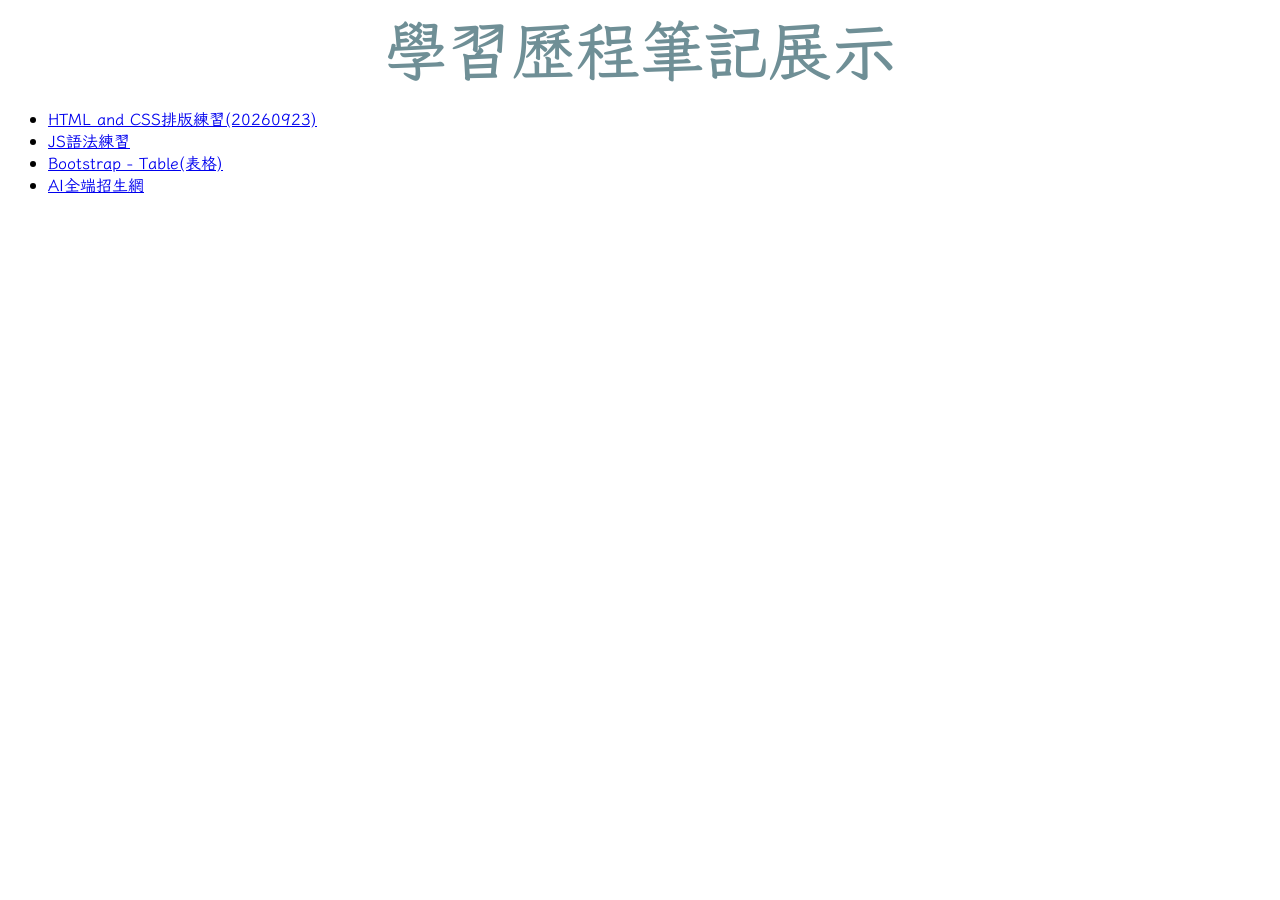
==== index.html @ 9d793b2b "Update learning portfolio website" ====
<!DOCTYPE html>
<html lang="zh-TW">
<head>
    <meta charset="UTF-8">
    <meta name="viewport" content="width=device-width, initial-scale=1.0">
    <title>學習歷程首頁</title>
    <link rel="stylesheet" href="css/myall.css">
</head>
<body>
    <div class="mytitle-01">學習歷程筆記展示</div>
    <ul>
        <li><a href="20260923-ex01-AI.html" target="_blank">HTML and CSS排版練習(20260923)</a></li>
        <li><a href="20260929-javascript.travelfood-ai01.html" target="_blank">JS語法練習</a></li>
        <li><a href="20261001-bs-table.html" target="_blank">Bootstrap - Table(表格)</a></li>
        <li><a href="20261027-AI全端招生網.html">AI全端招生網</a></li>
    </ul>
    <script src="js/jquery-4.0.0.js"></script>
</body>
</html>
---- css/myall.css ----
@import url('https://fonts.googleapis.com/css2?family=LXGW+WenKai+TC&display=swap');

:root{

    --page-background-color: #d8d4c8;
    --logo-background-color: #89a6aa;
    --nav-background-color: #c9b784;

    --button-background-color: #5a554d;
    --button-text-color: #f4f0e6;

    --content-background-color: #eee9dc;

    --title-color: #6f8f96;
    --paragraph-color: #494742;

    --footer-text-color: #5f5a50;

    --shadow-color: #8f8779;
    --hover-shadow-color: #558ea2;
}

body{
    font-family: "LXGW WenKai TC", cursive;
}
/* 字體租細 */
.fw-100{
    font-weight: 100;
}
.fw-200{
    font-weight: 200;
}
.fw-300{
    font-weight: 300;
}
.fw-400{
    font-weight: 400;
}
.fw-500{
    font-weight: 500;
}
.fw-600{
    font-weight: 600;
}
.fw-700{
    font-weight: 700;
}
.fw-800{
    font-weight: 800;
}
.fw-900{
    font-weight: 900;
}

/* 標題 */
.mytitle-01{
    font-size: 64px;
    font-weight: 900;
    text-align: center;
    color:  #6f8f96;

}

.mytitle-02{
    font-size: 52px;
    font-weight: 700;
    text-align: center;
    color:#558ea2;

}

.mytitle-03{
    font-size: 52px;
    font-weight: 700;
    text-align: center;
    color:#c9b784;
}

    .mytitle-04{
    font-size: 20px;
    font-weight: 700;
    text-align: center;
    color:#848ac9;
}
/* 背景圖 */
.bg-img{
    background-position: center center;
    background-size: cover;
}

/* 共用方塊高度 */
.box {
    height: 180px;
}

/* ====================
   Roller Top 從上往下
==================== */
.roller-t {
    position: relative;
    overflow: hidden;
}

.roller-t .rollerbox-t {
    position: absolute;
    width: 100%;
    height: 100%;
    background-color: rgba(0, 0, 0, 0.3);
    transform: translateY(-100%);
    transition: transform 2s;
    display: flex;
    justify-content: center;
    align-items: center;
}

.roller-t:hover .rollerbox-t {
    transform: translateY(0);
}

/* ====================
   Roller Bottom 從下往上
==================== */
.roller-b {
    position: relative;
    overflow: hidden;
}

.roller-b .rollerbox-b {
    position: absolute;
    width: 100%;
    height: 100%;
    background-color: rgba(0, 0, 0, 0.3);
    transform: translateY(100%);
    transition: transform 2s;
    display: flex;
    justify-content: center;
    align-items: center;
}

.roller-b:hover .rollerbox-b {
    transform: translateY(0);
}

/* ====================
   Roller Left 從左往右
==================== */
.roller-l {
    position: relative;
    overflow: hidden;
}

.roller-l .rollerbox-l {
    position: absolute;
    width: 100%;
    height: 100%;
    background-color: rgba(0, 0, 0, 0.3);
    transform: translateX(-100%);
    transition: transform 2s;
    display: flex;
    justify-content: center;
    align-items: center;
}

.roller-l:hover .rollerbox-l {
    transform: translateX(0);
}

/* ====================
   Roller Right 從右往左
==================== */
.roller-r {
    position: relative;
    overflow: hidden;
}

.roller-r .rollerbox-r {
    position: absolute;
    width: 100%;
    height: 100%;
    background-color: rgba(0, 0, 0, 0.3);
    transform: translateX(100%);
    transition: transform 2s;
    display: flex;
    justify-content: center;
    align-items: center;
}

.roller-r:hover .rollerbox-r {
    transform: translateX(0);
}
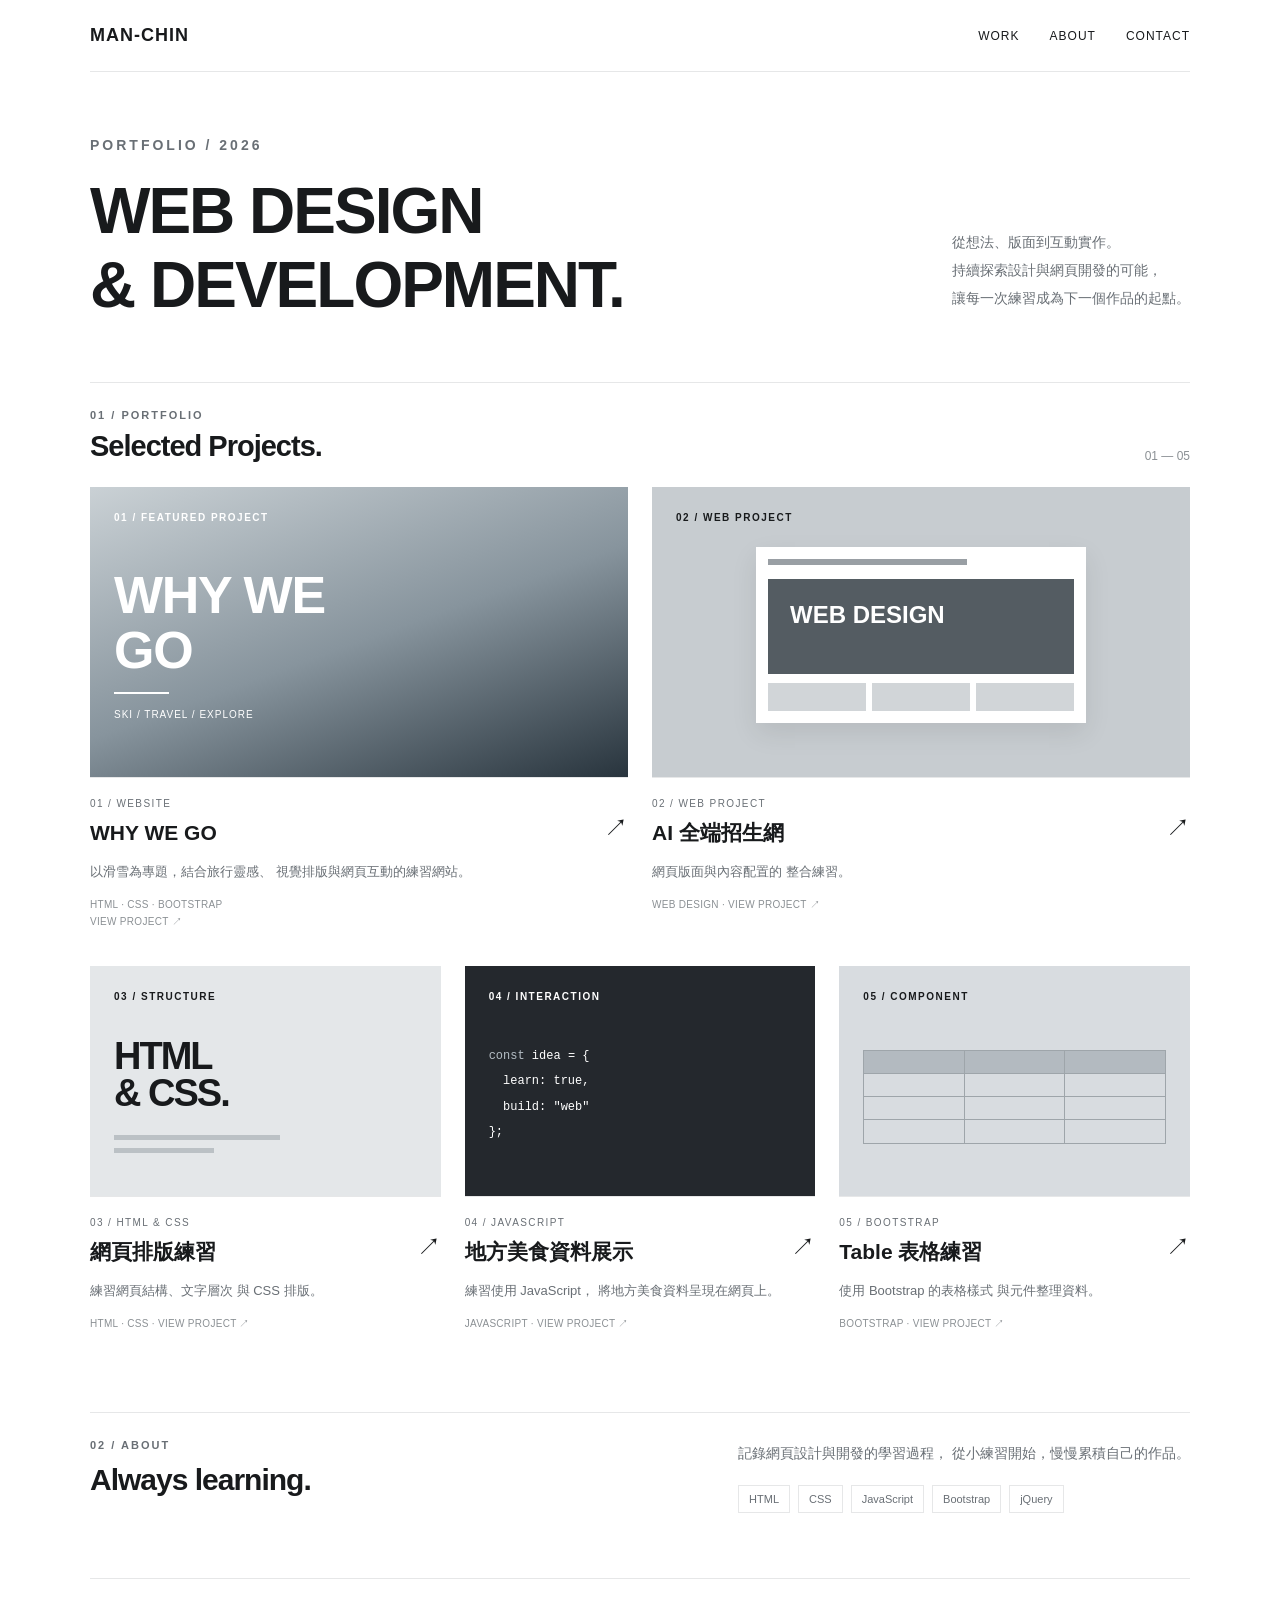
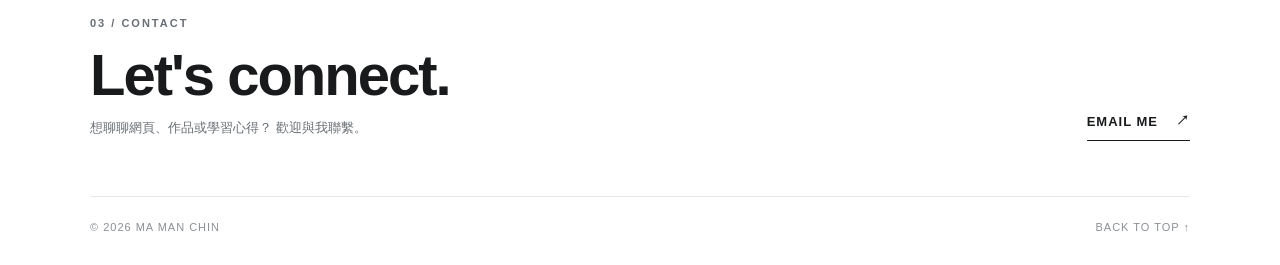
==== commit 0fcf18f4: "Update website" ====
--- a/index.html
+++ b/index.html
@@ -1,19 +1,892 @@
 <!DOCTYPE html>
 <html lang="zh-TW">
+
 <head>
     <meta charset="UTF-8">
     <meta name="viewport" content="width=device-width, initial-scale=1.0">
-    <title>學習歷程首頁</title>
-    <link rel="stylesheet" href="css/myall.css">
+    <title>MAN-CHIN | Portfolio</title>
+
+    <style>
+        :root {
+            --color-bg: #FFFFFF;
+            --color-text: #181A1C;
+            --color-secondary: #696F75;
+            --color-muted: #8B9094;
+            --color-border: #E6E7E8;
+            --color-card: #F0F1F2;
+            --color-card-dark: #24282D;
+            --color-white: #FFFFFF;
+            --content-width: 1100px;
+        }
+
+        * {
+            box-sizing: border-box;
+        }
+
+        html {
+            scroll-behavior: smooth;
+        }
+
+        body {
+            margin: 0;
+            background: var(--color-bg);
+            color: var(--color-text);
+            font-family: Arial, "Noto Sans TC",
+                "PingFang TC", "Microsoft JhengHei", sans-serif;
+        }
+
+        a {
+            color: inherit;
+            text-decoration: none;
+        }
+
+        .container {
+            width: calc(100% - 48px);
+            max-width: var(--content-width);
+            margin: 0 auto;
+        }
+
+        .eyebrow {
+            color: var(--color-secondary);
+            font-size: 11px;
+            font-weight: 700;
+            letter-spacing: 2px;
+        }
+
+        .hero .eyebrow {
+            font-size: 14px;
+            font-weight: 600;
+            letter-spacing: 3px;
+        }
+
+        .navbar {
+            display: flex;
+            justify-content: space-between;
+            align-items: center;
+            padding: 25px 0;
+            border-bottom: 1px solid var(--color-border);
+        }
+
+        .brand {
+            font-size: 18px;
+            font-weight: 800;
+            letter-spacing: 1px;
+        }
+
+        .nav-links {
+            display: flex;
+            gap: 30px;
+            font-size: 12px;
+            letter-spacing: 1px;
+        }
+
+        .nav-links a:hover {
+            color: var(--color-secondary);
+        }
+
+        .hero {
+            padding: 65px 0 60px;
+        }
+
+        .hero-content {
+            display: flex;
+            justify-content: space-between;
+            align-items: end;
+            gap: 32px;
+        }
+
+        .hero h1 {
+            margin: 22px 0 0;
+            font-size: clamp(42px, 5vw, 68px);
+            line-height: 1.15;
+            font-weight: 700;
+            letter-spacing: -2px;
+        }
+
+        .hero p {
+            max-width: 260px;
+            margin: 0 0 10px;
+            color: var(--color-secondary);
+            font-size: 14px;
+            line-height: 2;
+        }
+
+        .section-head {
+            display: flex;
+            justify-content: space-between;
+            align-items: end;
+            gap: 20px;
+            border-top: 1px solid var(--color-border);
+            padding-top: 26px;
+            margin-bottom: 24px;
+        }
+
+        .section-head h2 {
+            margin: 9px 0 0;
+            font-size: 29px;
+            letter-spacing: -1px;
+        }
+
+        .count {
+            color: var(--color-muted);
+            font-size: 12px;
+        }
+
+        .project-grid {
+            display: grid;
+            grid-template-columns: repeat(6, minmax(0, 1fr));
+            gap: 36px 24px;
+        }
+
+        .project-card {
+            display: block;
+            grid-column: span 2;
+            min-width: 0;
+            background: var(--color-bg);
+        }
+
+        .project-card:focus-visible {
+            outline: 3px solid var(--color-secondary);
+            outline-offset: -3px;
+        }
+
+        .project-art {
+            position: relative;
+            height: 230px;
+            padding: 25px 24px;
+            overflow: hidden;
+        }
+
+        .mini-label {
+            font-size: 10px;
+            letter-spacing: 1.5px;
+            font-weight: 700;
+        }
+
+        .art-ski {
+            background: linear-gradient(
+                160deg,
+                #CAD1D5 0%,
+                #87949D 52%,
+                #28343D 100%
+            );
+            color: var(--color-white);
+        }
+
+        .ski-preview {
+            margin-top: 58px;
+        }
+
+        .ski-preview-title {
+            display: block;
+            font-size: 26px;
+            font-weight: 800;
+            letter-spacing: -1.3px;
+            line-height: 1.05;
+        }
+
+        .ski-preview-line {
+            width: 55px;
+            height: 2px;
+            background: var(--color-white);
+            margin: 15px 0;
+        }
+
+        .ski-preview-subtitle {
+            font-size: 10px;
+            letter-spacing: 1px;
+        }
+
+        .art-html {
+            background: #E4E7E9;
+        }
+
+        .mini-title {
+            display: block;
+            margin-top: 36px;
+            font-size: 38px;
+            font-weight: 800;
+            line-height: .96;
+            letter-spacing: -2px;
+        }
+
+        .mini-line {
+            width: 55%;
+            height: 5px;
+            margin-top: 24px;
+            background: #BBC1C5;
+        }
+
+        .mini-line.short {
+            width: 33%;
+            margin-top: 8px;
+        }
+
+        .art-js {
+            background: var(--color-card-dark);
+            color: var(--color-white);
+        }
+
+        .code-preview {
+            margin-top: 42px;
+            font-family: Menlo, Monaco, monospace;
+            font-size: 12px;
+            line-height: 2.1;
+        }
+
+        .code-preview span {
+            color: #B4BDC4;
+        }
+
+        .art-table {
+            background: #D8DCE0;
+        }
+
+        .table-preview {
+            margin-top: 48px;
+            border: 1px solid #9EA5AA;
+        }
+
+        .table-row {
+            display: grid;
+            grid-template-columns: repeat(3, 1fr);
+        }
+
+        .table-row i {
+            height: 23px;
+            border-right: 1px solid #9EA5AA;
+            border-bottom: 1px solid #9EA5AA;
+        }
+
+        .table-row i:last-child {
+            border-right: 0;
+        }
+
+        .table-row:last-child i {
+            border-bottom: 0;
+        }
+
+        .table-row:first-child {
+            background: #B3BAC0;
+        }
+
+        .art-website {
+            background: #C7CCD0;
+        }
+
+        .site-preview {
+            margin-top: 38px;
+            padding: 12px;
+            background: var(--color-bg);
+            box-shadow: 0 10px 25px #00000016;
+        }
+
+        .site-nav {
+            height: 6px;
+            width: 65%;
+            background: #999FA4;
+            margin-bottom: 14px;
+        }
+
+        .site-hero {
+            height: 67px;
+            padding: 10px;
+            background: #545C62;
+            color: var(--color-white);
+            font-size: 14px;
+            font-weight: 700;
+        }
+
+        .site-blocks {
+            display: flex;
+            gap: 6px;
+            margin-top: 9px;
+        }
+
+        .site-blocks i {
+            display: block;
+            flex: 1;
+            height: 28px;
+            background: #D1D5D8;
+        }
+
+        .project-info {
+            padding: 20px 0 0;
+            border-top: 1px solid var(--color-border);
+        }
+
+        .project-no {
+            color: var(--color-secondary);
+            font-size: 10px;
+            letter-spacing: 1.4px;
+        }
+
+        .project-title-row {
+            display: flex;
+            justify-content: space-between;
+            align-items: center;
+            gap: 8px;
+        }
+
+        .project-title {
+            margin: 9px 0 0;
+            font-size: 21px;
+            line-height: 1.4;
+            font-weight: 700;
+        }
+
+        .plus {
+            font-size: 24px;
+            font-weight: 300;
+            transition: transform .3s;
+        }
+
+        .project-more {
+            margin-top: 12px;
+        }
+
+        .project-more p {
+            margin: 0 0 12px;
+            color: var(--color-secondary);
+            font-size: 13px;
+            line-height: 1.9;
+        }
+
+        .tech {
+            color: var(--color-muted);
+            font-size: 10px;
+            letter-spacing: .3px;
+            line-height: 1.7;
+        }
+
+        .project-card:hover .plus,
+        .project-card:focus-visible .plus {
+            transform: translate(3px, -3px);
+        }
+
+        .about {
+            display: flex;
+            justify-content: space-between;
+            gap: 35px;
+            margin: 80px 0 65px;
+            padding-top: 26px;
+            border-top: 1px solid var(--color-border);
+        }
+
+        .about h2 {
+            margin: 12px 0;
+            font-size: 30px;
+            letter-spacing: -1px;
+        }
+
+        .about-content {
+            max-width: 500px;
+        }
+
+        .about-content p {
+            margin: 0 0 18px;
+            color: var(--color-secondary);
+            font-size: 14px;
+            line-height: 2;
+        }
+
+        .skill-tags {
+            display: flex;
+            gap: 8px;
+            flex-wrap: wrap;
+        }
+
+        .skill-tags span {
+            border: 1px solid var(--color-border);
+            padding: 7px 10px;
+            font-size: 11px;
+            color: var(--color-secondary);
+        }
+
+        .contact {
+            display: flex;
+            justify-content: space-between;
+            align-items: end;
+            gap: 30px;
+            padding: 38px 0 55px;
+            border-top: 1px solid var(--color-border);
+        }
+
+        .contact h2 {
+            margin: 12px 0 8px;
+            font-size: clamp(35px, 5vw, 58px);
+            letter-spacing: -2px;
+        }
+
+        .contact p {
+            margin: 0;
+            color: var(--color-secondary);
+            font-size: 13px;
+            line-height: 1.9;
+        }
+
+        .contact-link {
+            flex-shrink: 0;
+            display: inline-flex;
+            align-items: center;
+            gap: 18px;
+            border-bottom: 1px solid var(--color-text);
+            padding-bottom: 10px;
+            font-size: 13px;
+            font-weight: 700;
+            letter-spacing: 1px;
+        }
+
+        .contact-link:hover {
+            color: var(--color-secondary);
+            border-color: var(--color-secondary);
+        }
+
+        footer {
+            display: flex;
+            justify-content: space-between;
+            gap: 20px;
+            flex-wrap: wrap;
+            padding: 24px 0 32px;
+            border-top: 1px solid var(--color-border);
+            color: var(--color-muted);
+            font-size: 11px;
+            letter-spacing: 1px;
+        }
+
+        .project-card.featured {
+            grid-column: span 3;
+        }
+
+        .featured .project-art {
+            height: 290px;
+        }
+
+        .featured .ski-preview {
+            margin-top: 45px;
+        }
+
+        .featured .ski-preview-title {
+            font-size: 52px;
+        }
+
+        .featured .site-preview {
+            max-width: 330px;
+            margin: 24px auto 0;
+        }
+
+        .featured .site-hero {
+            height: 95px;
+            padding: 22px;
+            font-size: 24px;
+        }
+
+        @media (max-width: 900px) {
+            .hero-content {
+                flex-direction: column;
+                align-items: start;
+            }
+
+            .hero p {
+                max-width: 100%;
+            }
+
+            .hero h1 {
+                letter-spacing: -3px;
+            }
+        }
+
+        @media (max-width: 760px) {
+            .project-grid {
+                grid-template-columns: repeat(2, minmax(0, 1fr));
+            }
+
+            .project-card,
+            .project-card.featured {
+                grid-column: auto;
+            }
+        }
+
+        @media (max-width: 560px) {
+            .container {
+                width: calc(100% - 36px);
+            }
+
+            .navbar {
+                padding: 20px 0;
+            }
+
+            .nav-links {
+                gap: 14px;
+                font-size: 11px;
+            }
+
+            .hero {
+                padding: 60px 0;
+            }
+
+            .hero h1 {
+                font-size: clamp(28px, 8vw, 42px);
+                letter-spacing: -1px;
+            }
+
+            .project-grid {
+                grid-template-columns: 1fr;
+                gap: 14px;
+            }
+
+            .project-art,
+            .featured .project-art {
+                height: 250px;
+            }
+
+            .about {
+                flex-direction: column;
+                gap: 12px;
+                margin: 62px 0;
+            }
+
+            .contact {
+                flex-direction: column;
+                align-items: start;
+                gap: 25px;
+            }
+        }
+
+        @media (prefers-reduced-motion: reduce) {
+            html {
+                scroll-behavior: auto;
+            }
+
+            *,
+            *::before,
+            *::after {
+                transition-duration: .01ms !important;
+            }
+        }
+    </style>
 </head>
+
 <body>
-    <div class="mytitle-01">學習歷程筆記展示</div>
-    <ul>
-        <li><a href="20260923-ex01-AI.html" target="_blank">HTML and CSS排版練習(20260923)</a></li>
-        <li><a href="20260929-javascript.travelfood-ai01.html" target="_blank">JS語法練習</a></li>
-        <li><a href="20261001-bs-table.html" target="_blank">Bootstrap - Table(表格)</a></li>
-        <li><a href="20261027-AI全端招生網.html">AI全端招生網</a></li>
-    </ul>
-    <script src="js/jquery-4.0.0.js"></script>
+    <div class="container" id="top">
+
+        <header class="navbar">
+            <a href="#top" class="brand">MAN-CHIN</a>
+
+            <nav class="nav-links" aria-label="主要導覽">
+                <a href="#work">WORK</a>
+                <a href="#about">ABOUT</a>
+                <a href="#contact">CONTACT</a>
+            </nav>
+        </header>
+
+        <main>
+
+            <section class="hero">
+                <div class="eyebrow">
+                    PORTFOLIO / 2026
+                </div>
+
+                <div class="hero-content">
+                    <h1>WEB DESIGN<br>&amp; DEVELOPMENT.</h1>
+
+                    <p>
+                        從想法、版面到互動實作。<br>
+                        持續探索設計與網頁開發的可能，<br>
+                        讓每一次練習成為下一個作品的起點。
+                    </p>
+                </div>
+            </section>
+
+            <section id="work">
+                <div class="section-head">
+                    <div>
+                        <div class="eyebrow">01 / PORTFOLIO</div>
+                        <h2>Selected Projects.</h2>
+                    </div>
+                    <span class="count">01 — 05</span>
+                </div>
+
+                <div class="project-grid">
+
+                    <a class="project-card featured"
+                       href="20261107-ai.html"
+                       target="_blank"
+                       rel="noopener noreferrer">
+
+                        <div class="project-art art-ski" aria-hidden="true">
+                            <div class="mini-label">
+                                01 / FEATURED PROJECT
+                            </div>
+
+                            <div class="ski-preview">
+                                <span class="ski-preview-title">
+                                    WHY WE<br>GO
+                                </span>
+                                <div class="ski-preview-line"></div>
+                                <div class="ski-preview-subtitle">
+                                    SKI / TRAVEL / EXPLORE
+                                </div>
+                            </div>
+                        </div>
+
+                        <div class="project-info">
+                            <div class="project-no">
+                                01 / WEBSITE
+                            </div>
+
+                            <div class="project-title-row">
+                                <h3 class="project-title">
+                                    WHY WE GO
+                                </h3>
+                                <span class="plus" aria-hidden="true">↗</span>
+                            </div>
+
+                            <div class="project-more">
+                                <p>
+                                    以滑雪為專題，結合旅行靈感、
+                                    視覺排版與網頁互動的練習網站。
+                                </p>
+                                <div class="tech">
+                                    HTML · CSS · BOOTSTRAP
+                                </div>
+                                <div class="tech">
+                                    VIEW PROJECT ↗
+                                </div>
+                            </div>
+                        </div>
+                    </a>
+
+                    <a class="project-card featured"
+                       href="20261027-AI全端招生網.html"
+                       target="_blank"
+                       rel="noopener noreferrer">
+
+                        <div class="project-art art-website" aria-hidden="true">
+                            <div class="mini-label">
+                                02 / WEB PROJECT
+                            </div>
+
+                            <div class="site-preview">
+                                <div class="site-nav"></div>
+                                <div class="site-hero">
+                                    WEB DESIGN
+                                </div>
+
+                                <div class="site-blocks">
+                                    <i></i><i></i><i></i>
+                                </div>
+                            </div>
+                        </div>
+
+                        <div class="project-info">
+                            <div class="project-no">
+                                02 / WEB PROJECT
+                            </div>
+
+                            <div class="project-title-row">
+                                <h3 class="project-title">
+                                    AI 全端招生網
+                                </h3>
+                                <span class="plus" aria-hidden="true">↗</span>
+                            </div>
+
+                            <div class="project-more">
+                                <p>
+                                    網頁版面與內容配置的
+                                    整合練習。
+                                </p>
+                                <div class="tech">
+                                    WEB DESIGN · VIEW PROJECT ↗
+                                </div>
+                            </div>
+                        </div>
+                    </a>
+
+                    <a class="project-card"
+                       href="20260923-ex01-AI.html"
+                       target="_blank"
+                       rel="noopener noreferrer">
+
+                        <div class="project-art art-html" aria-hidden="true">
+                            <div class="mini-label">
+                                03 / STRUCTURE
+                            </div>
+
+                            <span class="mini-title">
+                                HTML<br>&amp; CSS.
+                            </span>
+
+                            <div class="mini-line"></div>
+                            <div class="mini-line short"></div>
+                        </div>
+
+                        <div class="project-info">
+                            <div class="project-no">
+                                03 / HTML &amp; CSS
+                            </div>
+
+                            <div class="project-title-row">
+                                <h3 class="project-title">
+                                    網頁排版練習
+                                </h3>
+                                <span class="plus" aria-hidden="true">↗</span>
+                            </div>
+
+                            <div class="project-more">
+                                <p>
+                                    練習網頁結構、文字層次
+                                    與 CSS 排版。
+                                </p>
+                                <div class="tech">
+                                    HTML · CSS · VIEW PROJECT ↗
+                                </div>
+                            </div>
+                        </div>
+                    </a>
+
+                    <a class="project-card"
+                       href="20260929-javascript.travelfood-ai01.html"
+                       target="_blank"
+                       rel="noopener noreferrer">
+
+                        <div class="project-art art-js" aria-hidden="true">
+                            <div class="mini-label">
+                                04 / INTERACTION
+                            </div>
+
+                            <div class="code-preview">
+                                <span>const</span> idea = {<br>
+                                &nbsp;&nbsp;learn: true,<br>
+                                &nbsp;&nbsp;build: "web"<br>
+                                };
+                            </div>
+                        </div>
+
+                        <div class="project-info">
+                            <div class="project-no">
+                                04 / JAVASCRIPT
+                            </div>
+
+                            <div class="project-title-row">
+                                <h3 class="project-title">
+                                    地方美食資料展示
+                                </h3>
+                                <span class="plus" aria-hidden="true">↗</span>
+                            </div>
+
+                            <div class="project-more">
+                                <p>
+                                    練習使用 JavaScript，
+                                    將地方美食資料呈現在網頁上。
+                                </p>
+                                <div class="tech">
+                                    JAVASCRIPT · VIEW PROJECT ↗
+                                </div>
+                            </div>
+                        </div>
+                    </a>
+
+                    <a class="project-card"
+                       href="20261001-bs-table.html"
+                       target="_blank"
+                       rel="noopener noreferrer">
+
+                        <div class="project-art art-table" aria-hidden="true">
+                            <div class="mini-label">
+                                05 / COMPONENT
+                            </div>
+
+                            <div class="table-preview">
+                                <div class="table-row">
+                                    <i></i><i></i><i></i>
+                                </div>
+                                <div class="table-row">
+                                    <i></i><i></i><i></i>
+                                </div>
+                                <div class="table-row">
+                                    <i></i><i></i><i></i>
+                                </div>
+                                <div class="table-row">
+                                    <i></i><i></i><i></i>
+                                </div>
+                            </div>
+                        </div>
+
+                        <div class="project-info">
+                            <div class="project-no">
+                                05 / BOOTSTRAP
+                            </div>
+
+                            <div class="project-title-row">
+                                <h3 class="project-title">
+                                    Table 表格練習
+                                </h3>
+                                <span class="plus" aria-hidden="true">↗</span>
+                            </div>
+
+                            <div class="project-more">
+                                <p>
+                                    使用 Bootstrap 的表格樣式
+                                    與元件整理資料。
+                                </p>
+                                <div class="tech">
+                                    BOOTSTRAP · VIEW PROJECT ↗
+                                </div>
+                            </div>
+                        </div>
+                    </a>
+
+                </div>
+            </section>
+
+            <section class="about" id="about">
+                <div>
+                    <div class="eyebrow">02 / ABOUT</div>
+                    <h2>Always learning.</h2>
+                </div>
+
+                <div class="about-content">
+                    <p>
+                        記錄網頁設計與開發的學習過程，
+                        從小練習開始，慢慢累積自己的作品。
+                    </p>
+
+                    <div class="skill-tags">
+                        <span>HTML</span>
+                        <span>CSS</span>
+                        <span>JavaScript</span>
+                        <span>Bootstrap</span>
+                        <span>jQuery</span>
+                    </div>
+                </div>
+            </section>
+
+            <section class="contact" id="contact">
+                <div>
+                    <div class="eyebrow">03 / CONTACT</div>
+                    <h2>Let's connect.</h2>
+
+                    <p>
+                        想聊聊網頁、作品或學習心得？
+                        歡迎與我聯繫。
+                    </p>
+                </div>
+
+                <a class="contact-link" href="mailto:manchinma@gmail.com">
+                    EMAIL ME
+                    <span aria-hidden="true">↗</span>
+                </a>
+            </section>
+
+        </main>
+
+        <footer>
+            <span>© 2026 MA MAN CHIN</span>
+            <a href="#top">BACK TO TOP ↑</a>
+        </footer>
+
+    </div>
 </body>
+
 </html>
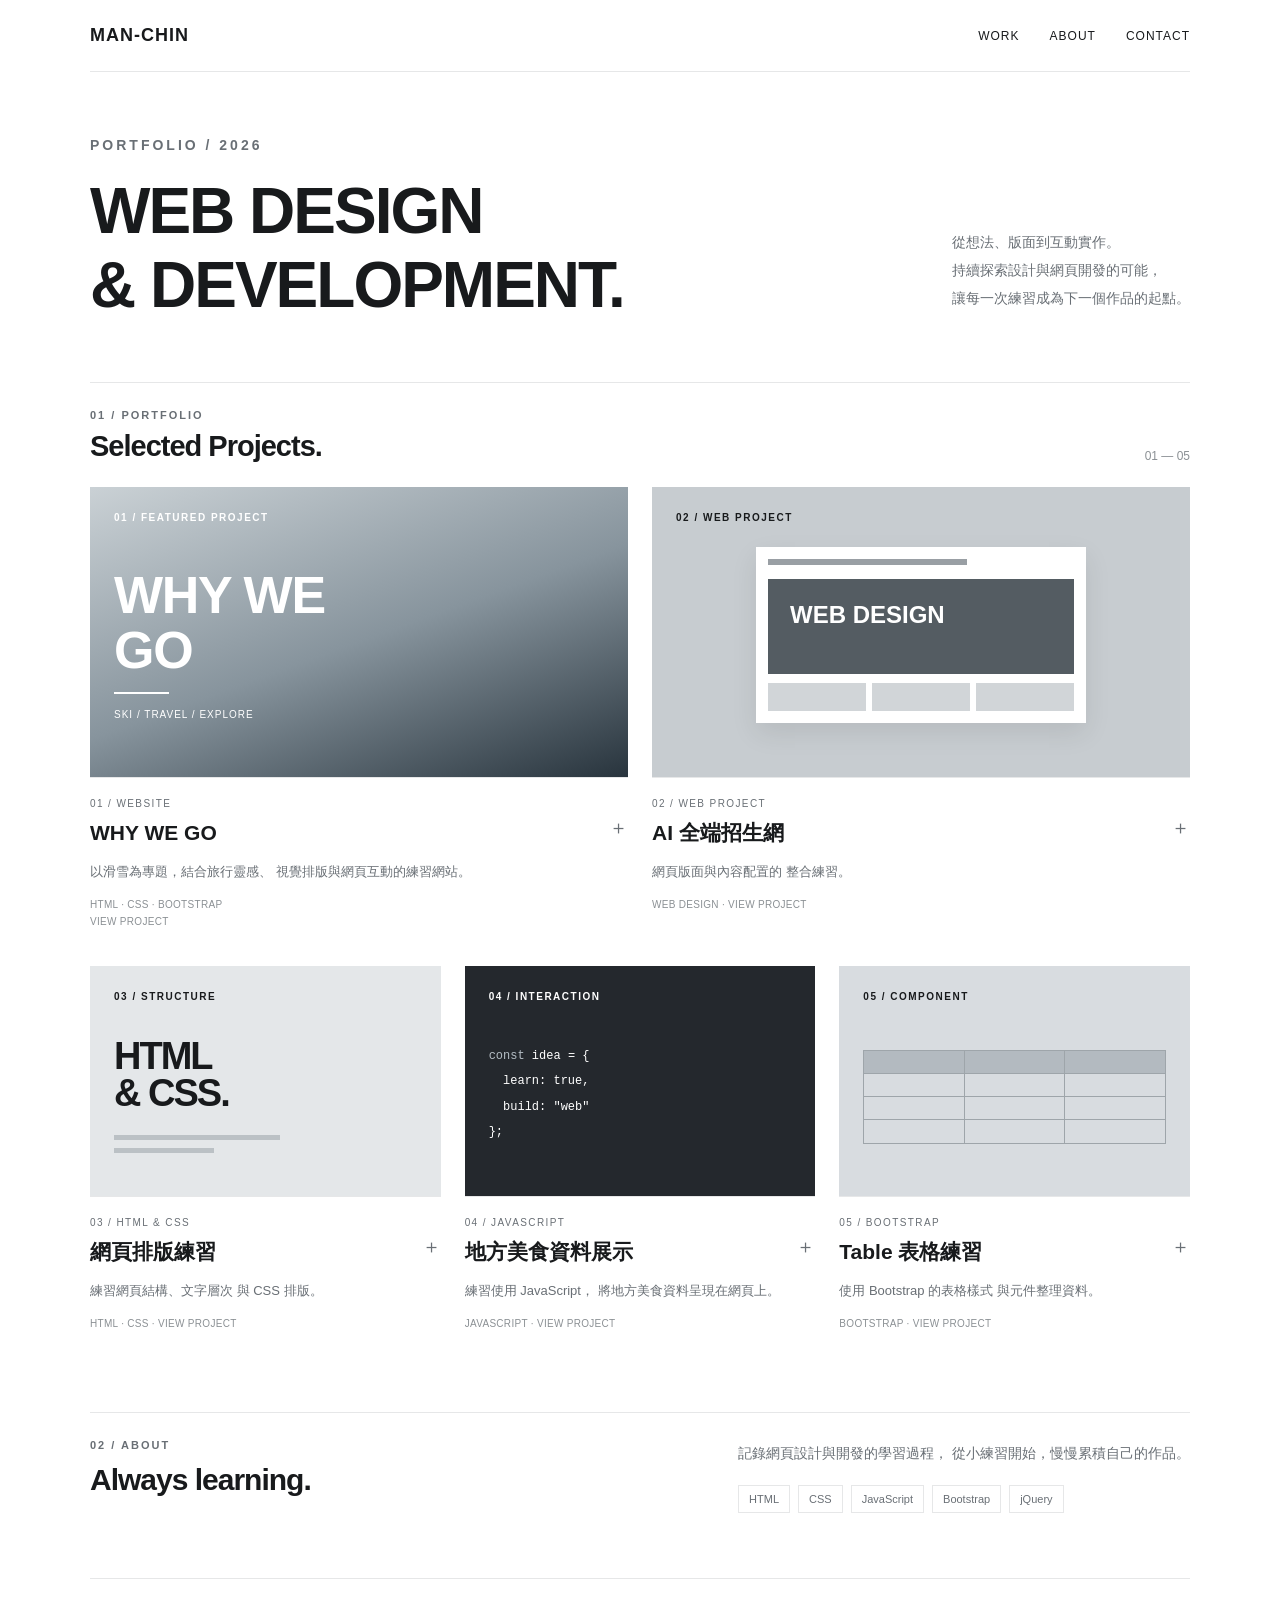
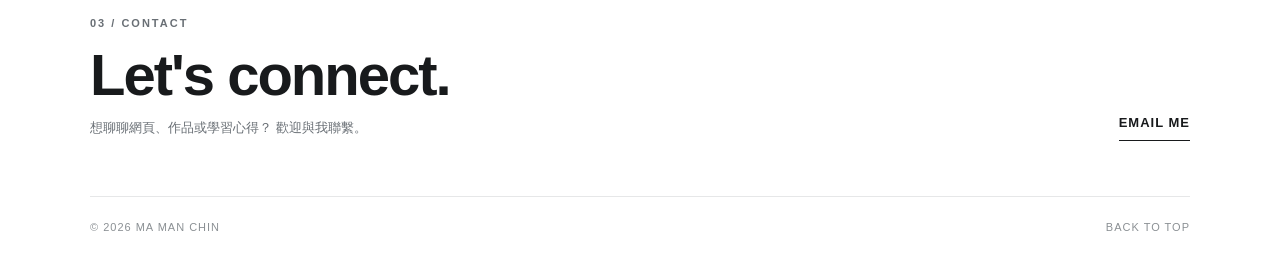
==== commit 12264de7: "Update website" ====
--- a/index.html
+++ b/index.html
@@ -336,9 +336,11 @@
         }
 
         .plus {
-            font-size: 24px;
-            font-weight: 300;
-            transition: transform .3s;
+            display: inline-block;
+            font-size: 19px;
+            font-weight: 400;
+            color: var(--color-secondary);
+            transition: transform .3s, color .3s;
         }
 
         .project-more {
@@ -361,7 +363,8 @@
 
         .project-card:hover .plus,
         .project-card:focus-visible .plus {
-            transform: translate(3px, -3px);
+            transform: scale(1.15);
+            color: var(--color-text);
         }
 
         .about {
@@ -610,7 +613,7 @@
                 <div class="project-grid">
 
                     <a class="project-card featured"
-                       href="20261107-ai.html"
+                       href="20261107-spa-whywego.html"
                        target="_blank"
                        rel="noopener noreferrer">
 
@@ -639,7 +642,7 @@
                                 <h3 class="project-title">
                                     WHY WE GO
                                 </h3>
-                                <span class="plus" aria-hidden="true">↗</span>
+                                <span class="plus" aria-hidden="true">＋</span>
                             </div>
 
                             <div class="project-more">
@@ -651,7 +654,7 @@
                                     HTML · CSS · BOOTSTRAP
                                 </div>
                                 <div class="tech">
-                                    VIEW PROJECT ↗
+                                    VIEW PROJECT
                                 </div>
                             </div>
                         </div>
@@ -688,7 +691,7 @@
                                 <h3 class="project-title">
                                     AI 全端招生網
                                 </h3>
-                                <span class="plus" aria-hidden="true">↗</span>
+                                <span class="plus" aria-hidden="true">＋</span>
                             </div>
 
                             <div class="project-more">
@@ -697,7 +700,7 @@
                                     整合練習。
                                 </p>
                                 <div class="tech">
-                                    WEB DESIGN · VIEW PROJECT ↗
+                                    WEB DESIGN · VIEW PROJECT
                                 </div>
                             </div>
                         </div>
@@ -730,7 +733,7 @@
                                 <h3 class="project-title">
                                     網頁排版練習
                                 </h3>
-                                <span class="plus" aria-hidden="true">↗</span>
+                                <span class="plus" aria-hidden="true">＋</span>
                             </div>
 
                             <div class="project-more">
@@ -739,7 +742,7 @@
                                     與 CSS 排版。
                                 </p>
                                 <div class="tech">
-                                    HTML · CSS · VIEW PROJECT ↗
+                                    HTML · CSS · VIEW PROJECT
                                 </div>
                             </div>
                         </div>
@@ -772,7 +775,7 @@
                                 <h3 class="project-title">
                                     地方美食資料展示
                                 </h3>
-                                <span class="plus" aria-hidden="true">↗</span>
+                                <span class="plus" aria-hidden="true">＋</span>
                             </div>
 
                             <div class="project-more">
@@ -781,7 +784,7 @@
                                     將地方美食資料呈現在網頁上。
                                 </p>
                                 <div class="tech">
-                                    JAVASCRIPT · VIEW PROJECT ↗
+                                    JAVASCRIPT · VIEW PROJECT
                                 </div>
                             </div>
                         </div>
@@ -822,7 +825,7 @@
                                 <h3 class="project-title">
                                     Table 表格練習
                                 </h3>
-                                <span class="plus" aria-hidden="true">↗</span>
+                                <span class="plus" aria-hidden="true">＋</span>
                             </div>
 
                             <div class="project-more">
@@ -831,7 +834,7 @@
                                     與元件整理資料。
                                 </p>
                                 <div class="tech">
-                                    BOOTSTRAP · VIEW PROJECT ↗
+                                    BOOTSTRAP · VIEW PROJECT
                                 </div>
                             </div>
                         </div>
@@ -875,7 +878,6 @@
 
                 <a class="contact-link" href="mailto:manchinma@gmail.com">
                     EMAIL ME
-                    <span aria-hidden="true">↗</span>
                 </a>
             </section>
 
@@ -883,7 +885,7 @@
 
         <footer>
             <span>© 2026 MA MAN CHIN</span>
-            <a href="#top">BACK TO TOP ↑</a>
+            <a href="#top">BACK TO TOP</a>
         </footer>
 
     </div>
